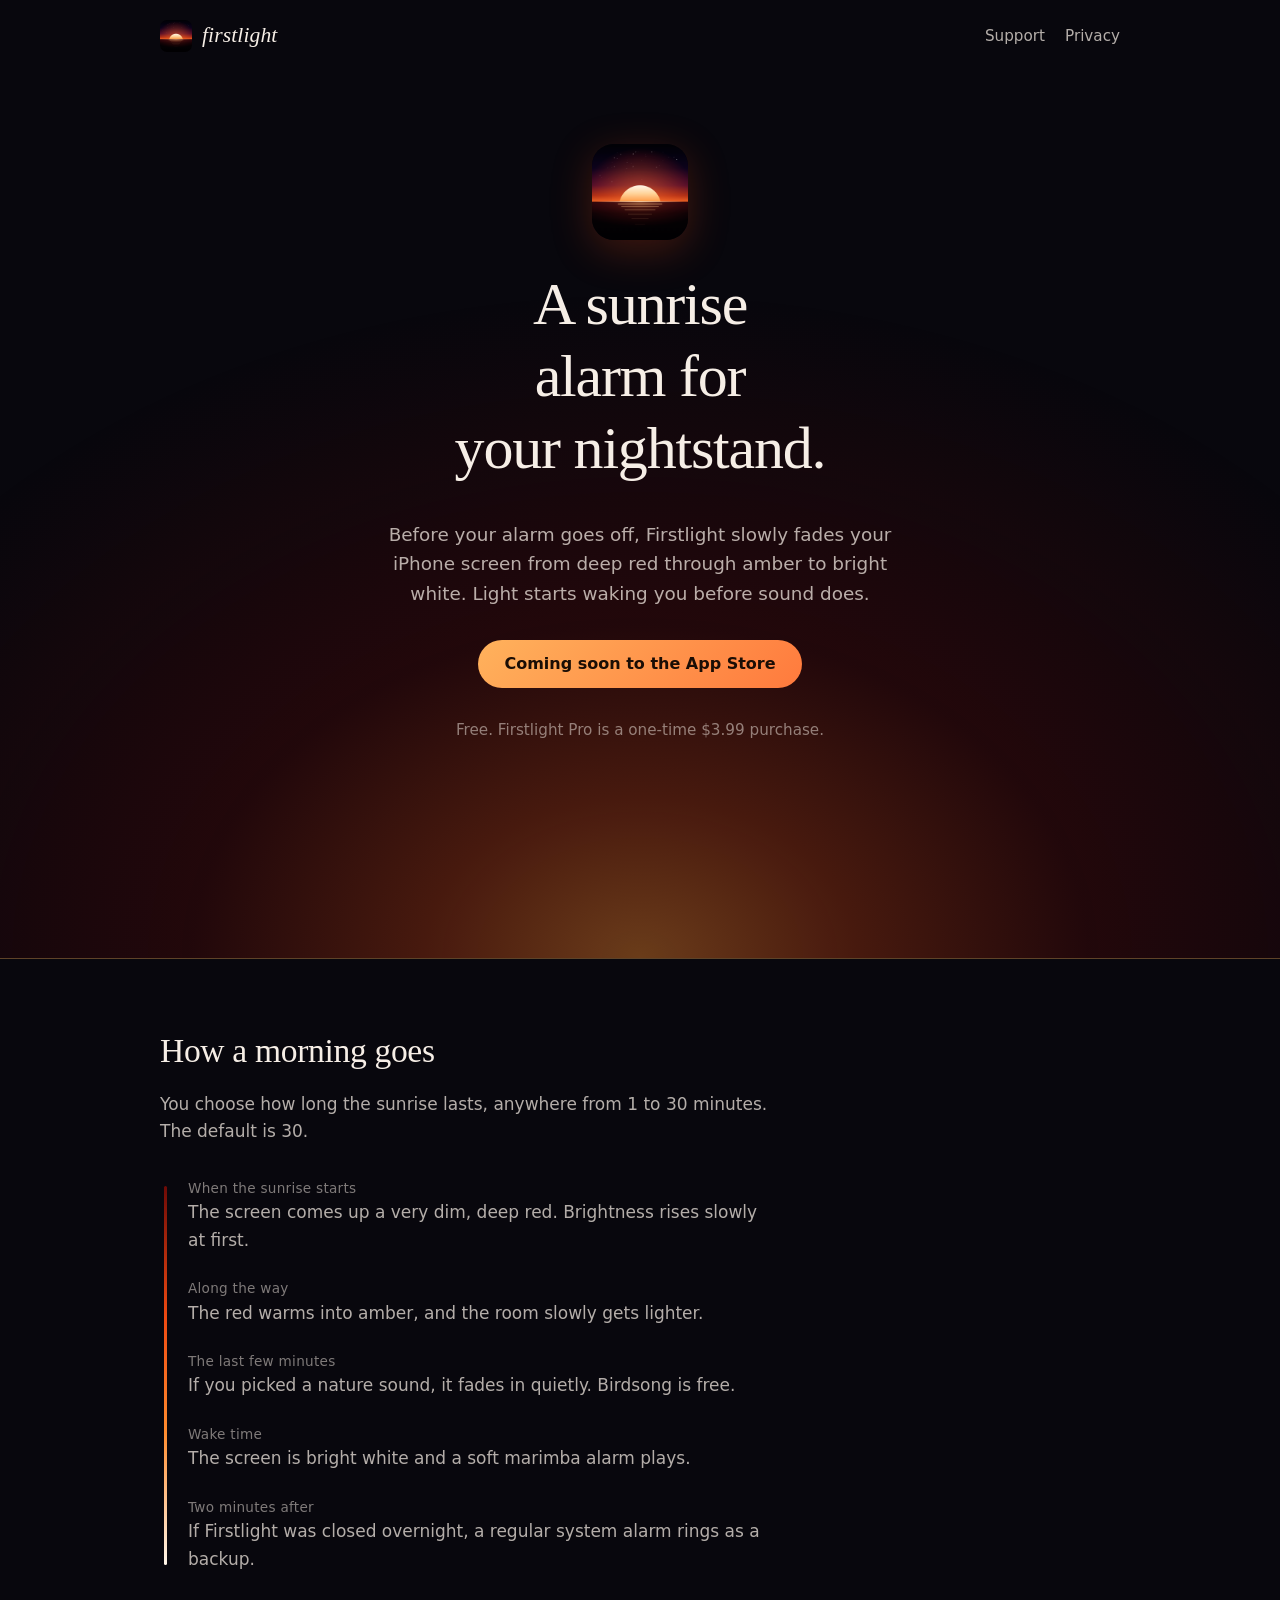
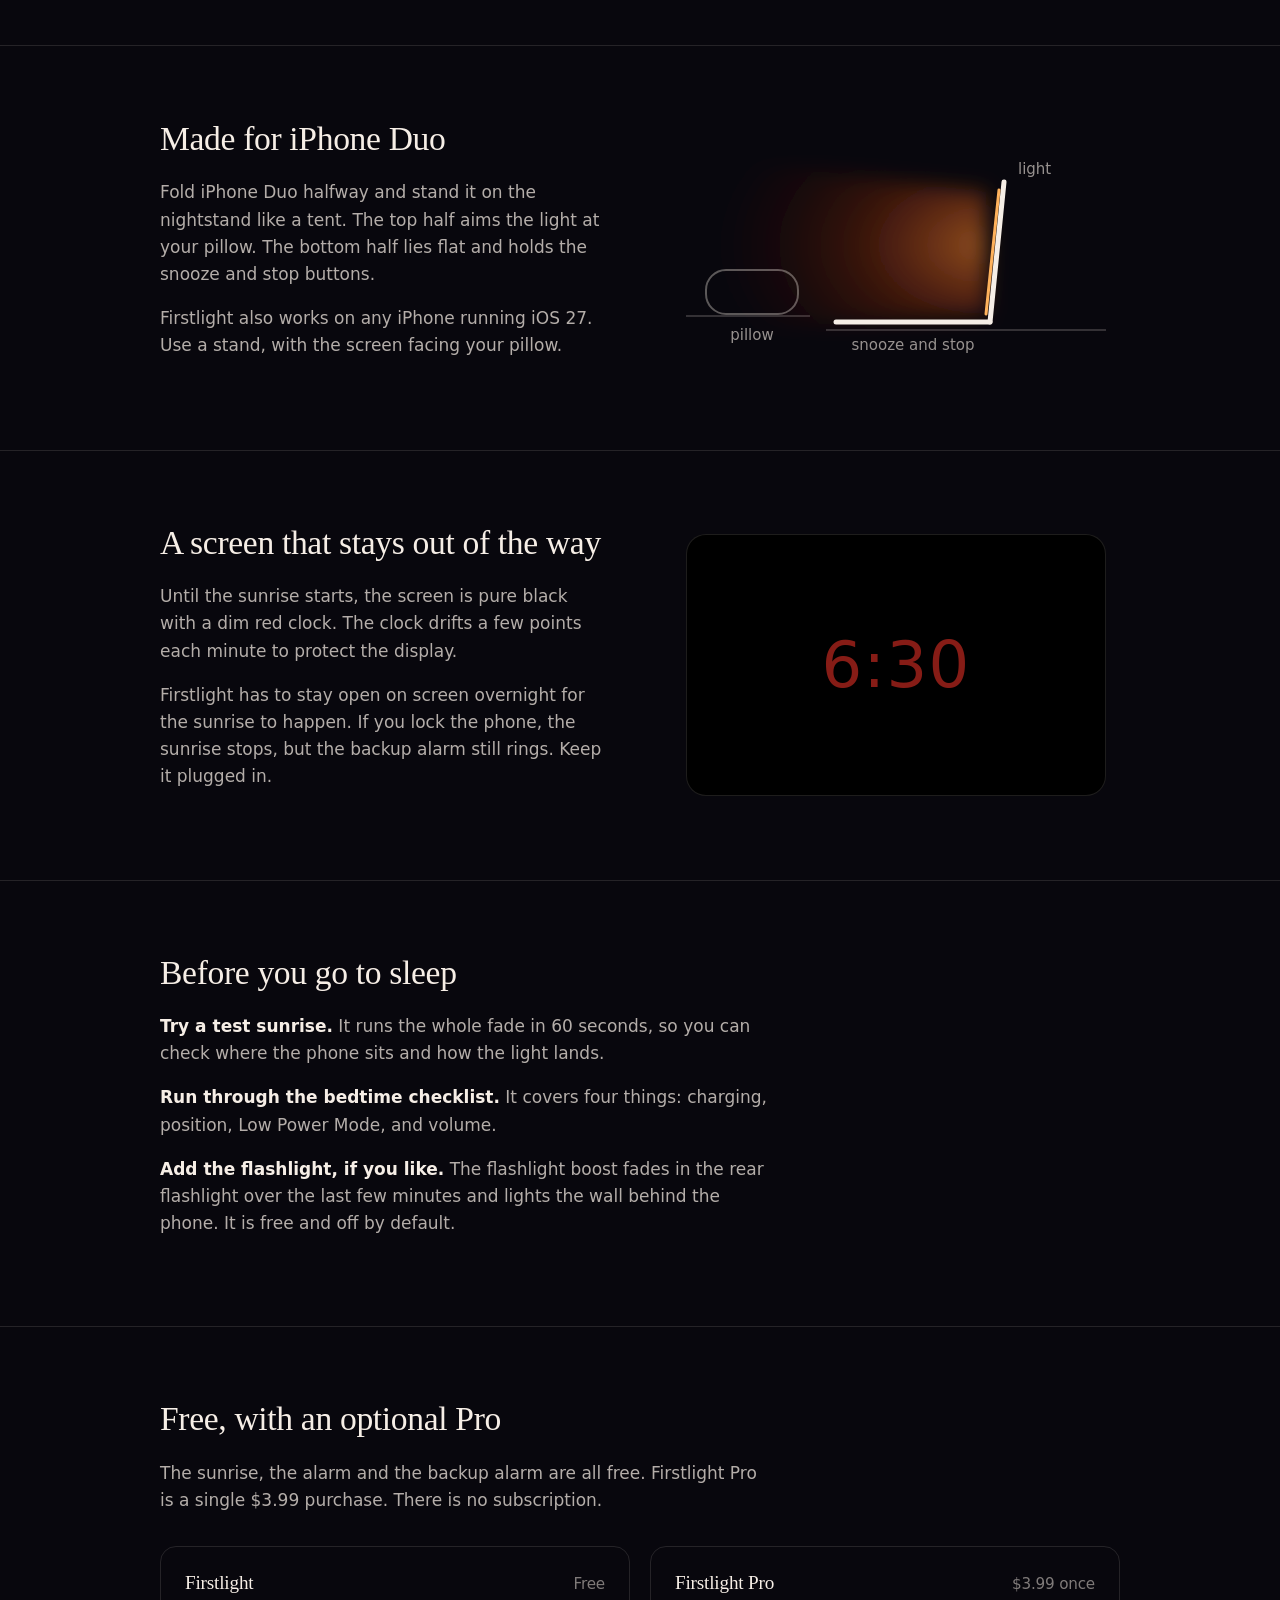
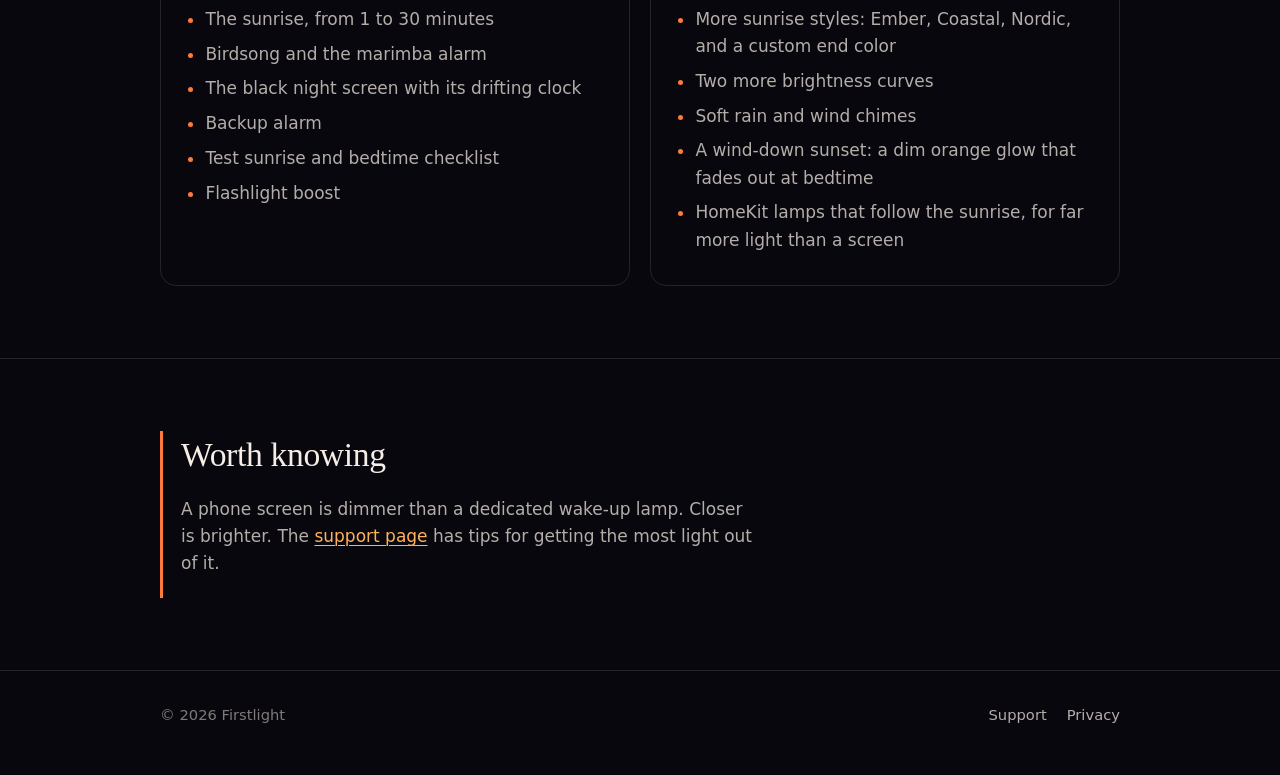
==== site/index.html @ be01e173 "Add the firstlight.app website Product page, privacy policy and support page, which App Store Connec" ====
<!doctype html>
<html lang="en">
<head>
  <meta charset="utf-8">
  <meta name="viewport" content="width=device-width, initial-scale=1">
  <title>Firstlight, a sunrise alarm for iPhone</title>
  <meta name="description" content="Firstlight is a sunrise alarm for iPhone. Your screen fades from deep red to bright white before your alarm, so light starts waking you before sound. Made for iPhone Duo.">
  <meta name="theme-color" content="#08070d">
  <link rel="icon" type="image/png" href="favicon.png">
  <link rel="apple-touch-icon" href="apple-touch-icon.png">
  <link rel="stylesheet" href="style.css">
</head>
<body>
  <a class="skip" href="#main">Skip to content</a>

  <header class="site-header">
    <div class="wrap">
      <a class="brand" href="index.html">
        <img src="icon.png" alt="" width="32" height="32">
        <span class="wordmark">firstlight</span>
      </a>
      <nav class="site-nav" aria-label="Main">
        <a href="support.html">Support</a>
        <a href="privacy.html">Privacy</a>
      </nav>
    </div>
  </header>

  <main id="main">
    <section class="hero">
      <div class="wrap">
        <img class="hero-icon" src="icon.png" alt="Firstlight app icon: a sun rising over a dark horizon" width="96" height="96">
        <h1>A sunrise alarm for your nightstand.</h1>
        <p class="lede">Before your alarm goes off, Firstlight slowly fades your iPhone screen from deep red through amber to bright white. Light starts waking you before sound does.</p>
        <p class="cta">Coming soon to the App Store</p>
        <p class="price-note">Free. Firstlight Pro is a one-time $3.99 purchase.</p>
      </div>
    </section>

    <section class="section" aria-labelledby="morning">
      <div class="wrap">
        <div class="prose">
          <h2 id="morning">How a morning goes</h2>
          <p>You choose how long the sunrise lasts, anywhere from 1 to 30 minutes. The default is 30.</p>
        </div>
        <ol class="timeline">
          <li>
            <span class="when">When the sunrise starts</span>
            The screen comes up a very dim, deep red. Brightness rises slowly at first.
          </li>
          <li>
            <span class="when">Along the way</span>
            The red warms into amber, and the room slowly gets lighter.
          </li>
          <li>
            <span class="when">The last few minutes</span>
            If you picked a nature sound, it fades in quietly. Birdsong is free.
          </li>
          <li>
            <span class="when">Wake time</span>
            The screen is bright white and a soft marimba alarm plays.
          </li>
          <li>
            <span class="when">Two minutes after</span>
            If Firstlight was closed overnight, a regular system alarm rings as a backup.
          </li>
        </ol>
      </div>
    </section>

    <section class="section" aria-labelledby="duo">
      <div class="wrap split">
        <div class="prose">
          <h2 id="duo">Made for iPhone Duo</h2>
          <p>Fold iPhone Duo halfway and stand it on the nightstand like a tent. The top half aims the light at your pillow. The bottom half lies flat and holds the snooze and stop buttons.</p>
          <p>Firstlight also works on any iPhone running iOS 27. Use a stand, with the screen facing your pillow.</p>
        </div>
        <svg class="fold" viewBox="0 0 420 260" role="img" aria-labelledby="fold-title">
          <title id="fold-title">Side view of iPhone Duo folded on a nightstand. The upright half shines light toward a pillow. The flat half holds the snooze and stop buttons.</title>
          <defs>
            <radialGradient id="beam" cx="1" cy="0.5" r="1">
              <stop offset="0" stop-color="#ff8c2e" stop-opacity="0.55"/>
              <stop offset="0.45" stop-color="#ee4a12" stop-opacity="0.22"/>
              <stop offset="1" stop-color="#6e0a06" stop-opacity="0"/>
            </radialGradient>
            <filter id="soft" x="-20%" y="-20%" width="140%" height="140%">
              <feGaussianBlur stdDeviation="10"/>
            </filter>
          </defs>
          <path d="M300 74 L300 196 L30 214 L30 40 Z" fill="url(#beam)" filter="url(#soft)"/>
          <rect x="20" y="152" width="92" height="44" rx="20" fill="none" stroke="#f6eee6" stroke-opacity="0.35" stroke-width="2"/>
          <line x1="0" y1="198" x2="124" y2="198" stroke="#f6eee6" stroke-opacity="0.18" stroke-width="2"/>
          <line x1="140" y1="212" x2="420" y2="212" stroke="#f6eee6" stroke-opacity="0.18" stroke-width="2"/>
          <line x1="150" y1="204" x2="304" y2="204" stroke="#f6eee6" stroke-width="5" stroke-linecap="round"/>
          <line x1="304" y1="204" x2="318" y2="64" stroke="#f6eee6" stroke-width="5" stroke-linecap="round"/>
          <line x1="300" y1="196" x2="313" y2="72" stroke="#ffb25c" stroke-width="3" stroke-linecap="round"/>
          <text x="66" y="222" fill="#f6eee6" fill-opacity="0.6" font-size="15" text-anchor="middle" font-family="ui-rounded, -apple-system, system-ui, sans-serif">pillow</text>
          <text x="227" y="232" fill="#f6eee6" fill-opacity="0.6" font-size="15" text-anchor="middle" font-family="ui-rounded, -apple-system, system-ui, sans-serif">snooze and stop</text>
          <text x="332" y="56" fill="#f6eee6" fill-opacity="0.6" font-size="15" font-family="ui-rounded, -apple-system, system-ui, sans-serif">light</text>
        </svg>
      </div>
    </section>

    <section class="section" aria-labelledby="night">
      <div class="wrap split">
        <div class="prose">
          <h2 id="night">A screen that stays out of the way</h2>
          <p>Until the sunrise starts, the screen is pure black with a dim red clock. The clock drifts a few points each minute to protect the display.</p>
          <p>Firstlight has to stay open on screen overnight for the sunrise to happen. If you lock the phone, the sunrise stops, but the backup alarm still rings. Keep it plugged in.</p>
        </div>
        <div class="night-screen" aria-hidden="true"><span>6:30</span></div>
      </div>
    </section>

    <section class="section" aria-labelledby="bedtime">
      <div class="wrap">
        <div class="prose">
          <h2 id="bedtime">Before you go to sleep</h2>
          <p><strong>Try a test sunrise.</strong> It runs the whole fade in 60 seconds, so you can check where the phone sits and how the light lands.</p>
          <p><strong>Run through the bedtime checklist.</strong> It covers four things: charging, position, Low Power Mode, and volume.</p>
          <p><strong>Add the flashlight, if you like.</strong> The flashlight boost fades in the rear flashlight over the last few minutes and lights the wall behind the phone. It is free and off by default.</p>
        </div>
      </div>
    </section>

    <section class="section" aria-labelledby="pricing">
      <div class="wrap">
        <div class="prose">
          <h2 id="pricing">Free, with an optional Pro</h2>
          <p>The sunrise, the alarm and the backup alarm are all free. Firstlight Pro is a single $3.99 purchase. There is no subscription.</p>
        </div>
        <div class="tiers">
          <div class="tier">
            <h3>Firstlight <span class="cost">Free</span></h3>
            <ul class="plain-list">
              <li>The sunrise, from 1 to 30 minutes</li>
              <li>Birdsong and the marimba alarm</li>
              <li>The black night screen with its drifting clock</li>
              <li>Backup alarm</li>
              <li>Test sunrise and bedtime checklist</li>
              <li>Flashlight boost</li>
            </ul>
          </div>
          <div class="tier">
            <h3>Firstlight Pro <span class="cost">$3.99 once</span></h3>
            <ul class="plain-list">
              <li>More sunrise styles: Ember, Coastal, Nordic, and a custom end color</li>
              <li>Two more brightness curves</li>
              <li>Soft rain and wind chimes</li>
              <li>A wind-down sunset: a dim orange glow that fades out at bedtime</li>
              <li>HomeKit lamps that follow the sunrise, for far more light than a screen</li>
            </ul>
          </div>
        </div>
      </div>
    </section>

    <section class="section" aria-labelledby="honest">
      <div class="wrap">
        <div class="note">
          <h2 id="honest">Worth knowing</h2>
          <p>A phone screen is dimmer than a dedicated wake-up lamp. Closer is brighter. The <a href="support.html">support page</a> has tips for getting the most light out of it.</p>
        </div>
      </div>
    </section>
  </main>

  <footer class="site-footer">
    <div class="wrap">
      <p>&copy; 2026 Firstlight</p>
      <nav aria-label="Footer">
        <a href="support.html">Support</a>
        <a href="privacy.html">Privacy</a>
      </nav>
    </div>
  </footer>
</body>
</html>
---- site/style.css ----
/* Firstlight site. One stylesheet, system fonts, no external requests. */

:root {
  --night: #08070d;
  --night-raised: #110f18;
  --line: rgba(246, 238, 230, 0.12);
  --text: #f6eee6;
  --text-soft: rgba(246, 238, 230, 0.72);
  --text-faint: rgba(246, 238, 230, 0.5);
  --amber: #ffb25c;
  --ember: #ff7a3d;
  --sun-deep: #6e0a06;
  --sun-ember: #ee4a12;
  --sun-amber: #ff8c2e;
  --clock-red: #b3261e;

  --serif: ui-serif, "New York", Georgia, serif;
  --sans: ui-rounded, -apple-system, system-ui, sans-serif;

  --measure: 38rem;
  --wide: 60rem;
  --gutter: 16px;

  color-scheme: dark;
}

*,
*::before,
*::after {
  box-sizing: border-box;
}

html {
  -webkit-text-size-adjust: 100%;
  text-size-adjust: 100%;
}

body {
  margin: 0;
  background: var(--night);
  color: var(--text);
  font-family: var(--sans);
  font-size: 1.0625rem;
  line-height: 1.6;
  -webkit-font-smoothing: antialiased;
  overflow-x: hidden;
}

img,
svg {
  display: block;
  max-width: 100%;
}

a {
  color: var(--amber);
  text-decoration-thickness: 1px;
  text-underline-offset: 0.18em;
}

a:hover {
  color: var(--text);
}

a:focus-visible,
summary:focus-visible {
  outline: 2px solid var(--amber);
  outline-offset: 3px;
  border-radius: 4px;
}

h1,
h2,
h3 {
  font-family: var(--serif);
  font-weight: 500;
  line-height: 1.2;
  letter-spacing: -0.01em;
  margin: 0 0 0.6em;
  text-wrap: balance;
}

h1 {
  font-size: clamp(2.25rem, 7vw, 3.75rem);
  letter-spacing: -0.02em;
}

h2 {
  font-size: clamp(1.6rem, 4.2vw, 2.1rem);
}

h3 {
  font-size: 1.2rem;
}

p,
ul,
ol {
  margin: 0 0 1em;
}

p {
  text-wrap: pretty;
}

.skip {
  position: absolute;
  left: -999px;
  top: 0;
}

.skip:focus {
  left: var(--gutter);
  top: 12px;
  z-index: 10;
  background: var(--night-raised);
  padding: 8px 12px;
  border-radius: 8px;
}

/* Layout */

.wrap {
  width: 100%;
  max-width: calc(var(--wide) + 2 * var(--gutter));
  margin: 0 auto;
  padding: 0 var(--gutter);
}

.prose {
  max-width: var(--measure);
}

/* Header */

.site-header {
  position: relative;
  z-index: 2;
}

.site-header .wrap {
  display: flex;
  align-items: center;
  justify-content: space-between;
  gap: 16px;
  padding-top: 20px;
  padding-bottom: 20px;
}

.brand {
  display: inline-flex;
  align-items: center;
  gap: 10px;
  color: var(--text);
  text-decoration: none;
}

.brand img {
  width: 32px;
  height: 32px;
  border-radius: 22.5%;
}

.wordmark {
  font-family: var(--serif);
  font-style: italic;
  font-size: 1.35rem;
  letter-spacing: 0.005em;
  line-height: 1;
}

.site-nav {
  display: flex;
  gap: 20px;
  font-size: 0.95rem;
}

.site-nav a {
  color: var(--text-soft);
  text-decoration: none;
}

.site-nav a:hover,
.site-nav a[aria-current="page"] {
  color: var(--text);
}

/* Hero */

.hero {
  position: relative;
  overflow: hidden;
  padding: 8vh 0 24vh;
  text-align: center;
}

.hero::before {
  content: "";
  position: absolute;
  left: 50%;
  bottom: 0;
  width: max(140%, 760px);
  height: 75%;
  transform: translateX(-50%);
  background: radial-gradient(
    ellipse 50% 100% at 50% 100%,
    rgba(255, 140, 46, 0.4) 0%,
    rgba(238, 74, 18, 0.28) 24%,
    rgba(110, 10, 6, 0.26) 50%,
    rgba(110, 10, 6, 0) 100%
  );
  pointer-events: none;
  z-index: 0;
  animation: rise 6s ease-out both;
}

.hero > .wrap {
  position: relative;
  z-index: 1;
}

.hero h1 {
  max-width: 14ch;
  margin-left: auto;
  margin-right: auto;
}

.hero .lede {
  max-width: 34rem;
  margin: 0 auto 2rem;
  font-size: 1.15rem;
  color: var(--text-soft);
}

.hero-icon {
  width: 96px;
  height: 96px;
  margin: 0 auto 28px;
  border-radius: 22.5%;
  box-shadow: 0 10px 40px rgba(238, 74, 18, 0.25);
}

.cta {
  display: inline-block;
  padding: 14px 26px;
  border-radius: 999px;
  background: linear-gradient(135deg, var(--amber), var(--ember));
  color: #1a0d05;
  font-weight: 600;
  font-size: 1rem;
  line-height: 1.2;
}

.price-note {
  margin: 14px 0 0;
  font-size: 0.95rem;
  color: var(--text-faint);
}

@keyframes rise {
  from {
    opacity: 0;
    transform: translate(-50%, 8%);
  }
  to {
    opacity: 1;
    transform: translate(-50%, 0);
  }
}

/* Sections */

.section {
  padding: 72px 0;
  border-top: 1px solid var(--line);
}

.hero + .section {
  border-top-color: rgba(255, 178, 92, 0.35);
}

.section p,
.section li {
  color: var(--text-soft);
}

.section strong {
  color: var(--text);
  font-weight: 600;
}

.split {
  display: grid;
  gap: 40px;
  align-items: center;
}

@media (min-width: 760px) {
  .split {
    grid-template-columns: 1fr 1fr;
    gap: 64px;
  }
}

/* Timeline of a morning */

.timeline {
  list-style: none;
  padding: 0 0 0 28px;
  margin: 2rem 0 0;
  position: relative;
  max-width: var(--measure);
}

.timeline::before {
  content: "";
  position: absolute;
  left: 4px;
  top: 8px;
  bottom: 8px;
  width: 3px;
  border-radius: 3px;
  background: linear-gradient(
    to bottom,
    var(--sun-deep),
    var(--sun-ember) 35%,
    var(--sun-amber) 65%,
    #fff6ea
  );
}

.timeline li {
  position: relative;
  margin: 0 0 1.5rem;
}

.timeline li:last-child {
  margin-bottom: 0;
}

.timeline .when {
  display: block;
  font-size: 0.85rem;
  letter-spacing: 0.02em;
  color: var(--text-faint);
  font-variant-numeric: tabular-nums;
}

/* Fold drawing */

.fold {
  width: 100%;
  max-width: 420px;
  margin: 0 auto;
  height: auto;
}

/* Night screen sample */

.night-screen {
  background: #000;
  border: 1px solid var(--line);
  border-radius: 20px;
  aspect-ratio: 16 / 10;
  display: grid;
  place-items: center;
  max-width: 420px;
  margin: 0 auto;
  width: 100%;
}

.night-screen span {
  font-family: var(--sans);
  font-size: clamp(2.5rem, 10vw, 4rem);
  font-weight: 300;
  color: var(--clock-red);
  opacity: 0.75;
  font-variant-numeric: tabular-nums;
  letter-spacing: 0.02em;
  animation: drift 24s ease-in-out infinite alternate;
}

@keyframes drift {
  0% { transform: translate(0, 0); }
  33% { transform: translate(4px, -3px); }
  66% { transform: translate(-3px, 2px); }
  100% { transform: translate(2px, 4px); }
}

/* Lists */

.plain-list {
  padding-left: 1.2em;
}

.plain-list li {
  margin-bottom: 0.45em;
}

.plain-list li::marker {
  color: var(--ember);
}

/* Pricing */

.tiers {
  display: grid;
  gap: 20px;
  margin-top: 2rem;
}

@media (min-width: 760px) {
  .tiers {
    grid-template-columns: 1fr 1fr;
  }
}

.tier {
  border: 1px solid var(--line);
  border-radius: 16px;
  padding: 24px;
}

.tier h3 {
  display: flex;
  justify-content: space-between;
  align-items: baseline;
  gap: 12px;
}

.tier .cost {
  font-family: var(--sans);
  font-size: 0.95rem;
  color: var(--text-faint);
  font-weight: 400;
}

.tier ul {
  margin-bottom: 0;
}

.aside-note {
  font-size: 0.95rem;
  color: var(--text-faint);
  margin-top: 1.25rem;
}

/* Callout */

.note {
  border-left: 3px solid var(--ember);
  padding: 4px 0 4px 18px;
  max-width: var(--measure);
}

/* Document pages (privacy, support) */

.doc {
  padding: 40px 0 80px;
}

.doc h1 {
  font-size: clamp(2rem, 6vw, 2.75rem);
}

.doc h2 {
  font-size: 1.45rem;
  margin-top: 2.4em;
}

.doc p,
.doc li {
  color: var(--text-soft);
}

.doc strong {
  color: var(--text);
  font-weight: 600;
}

.meta {
  color: var(--text-faint);
  font-size: 0.95rem;
}

/* FAQ */

.faq {
  border-top: 1px solid var(--line);
  margin-top: 1rem;
}

.faq details {
  border-bottom: 1px solid var(--line);
}

.faq summary {
  cursor: pointer;
  list-style: none;
  padding: 18px 32px 18px 0;
  position: relative;
  font-family: var(--serif);
  font-size: 1.15rem;
  color: var(--text);
}

.faq summary::-webkit-details-marker {
  display: none;
}

.faq summary::after {
  content: "+";
  position: absolute;
  right: 4px;
  top: 50%;
  transform: translateY(-50%);
  font-family: var(--sans);
  color: var(--amber);
  font-size: 1.3rem;
  line-height: 1;
}

.faq details[open] summary::after {
  content: "\2212";
}

.faq details > div {
  padding: 0 0 12px;
}

/* Footer */

.site-footer {
  border-top: 1px solid var(--line);
  padding: 32px 0 48px;
  font-size: 0.92rem;
  color: var(--text-faint);
}

.site-footer .wrap {
  display: flex;
  flex-wrap: wrap;
  justify-content: space-between;
  gap: 12px 24px;
}

.site-footer nav {
  display: flex;
  gap: 20px;
}

.site-footer a {
  color: var(--text-soft);
  text-decoration: none;
}

.site-footer a:hover {
  color: var(--text);
}

.site-footer p {
  margin: 0;
}

/* Motion */

@media (prefers-reduced-motion: reduce) {
  *,
  *::before,
  *::after {
    animation: none !important;
    transition: none !important;
  }
}
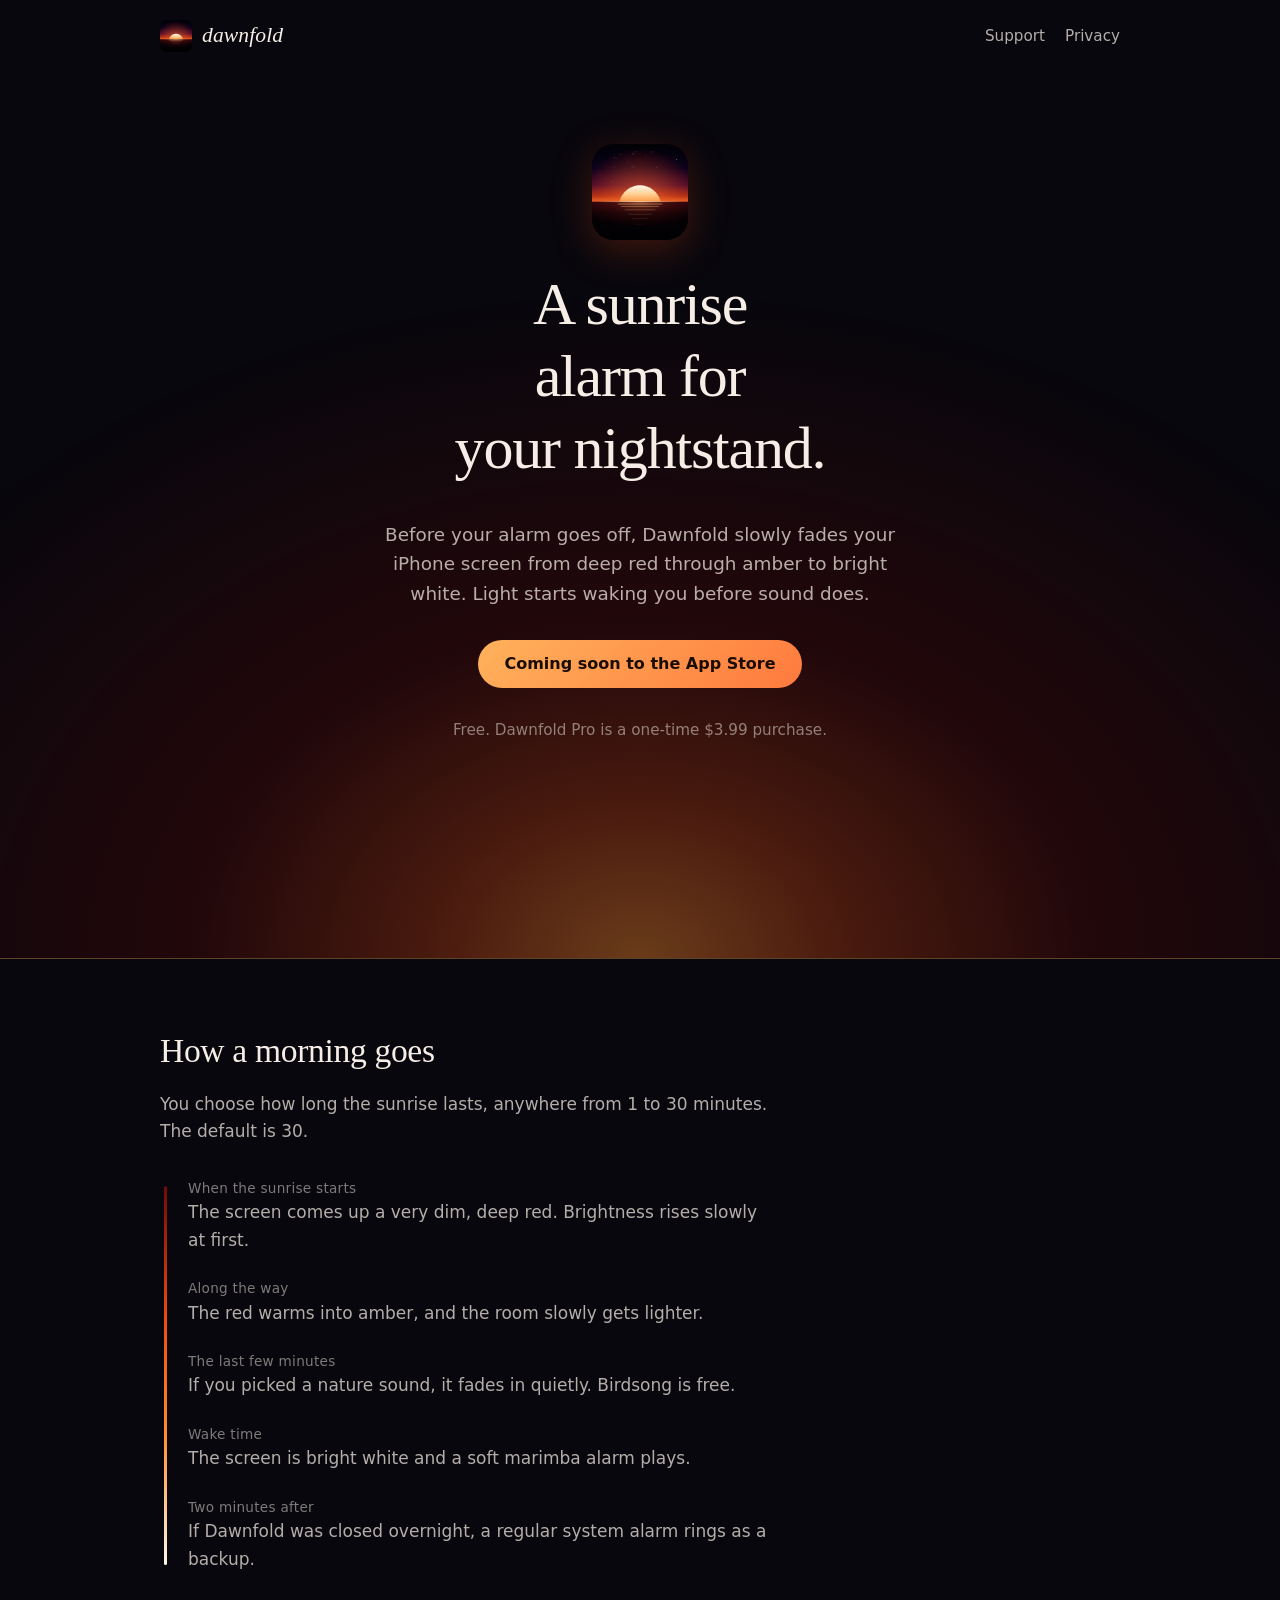
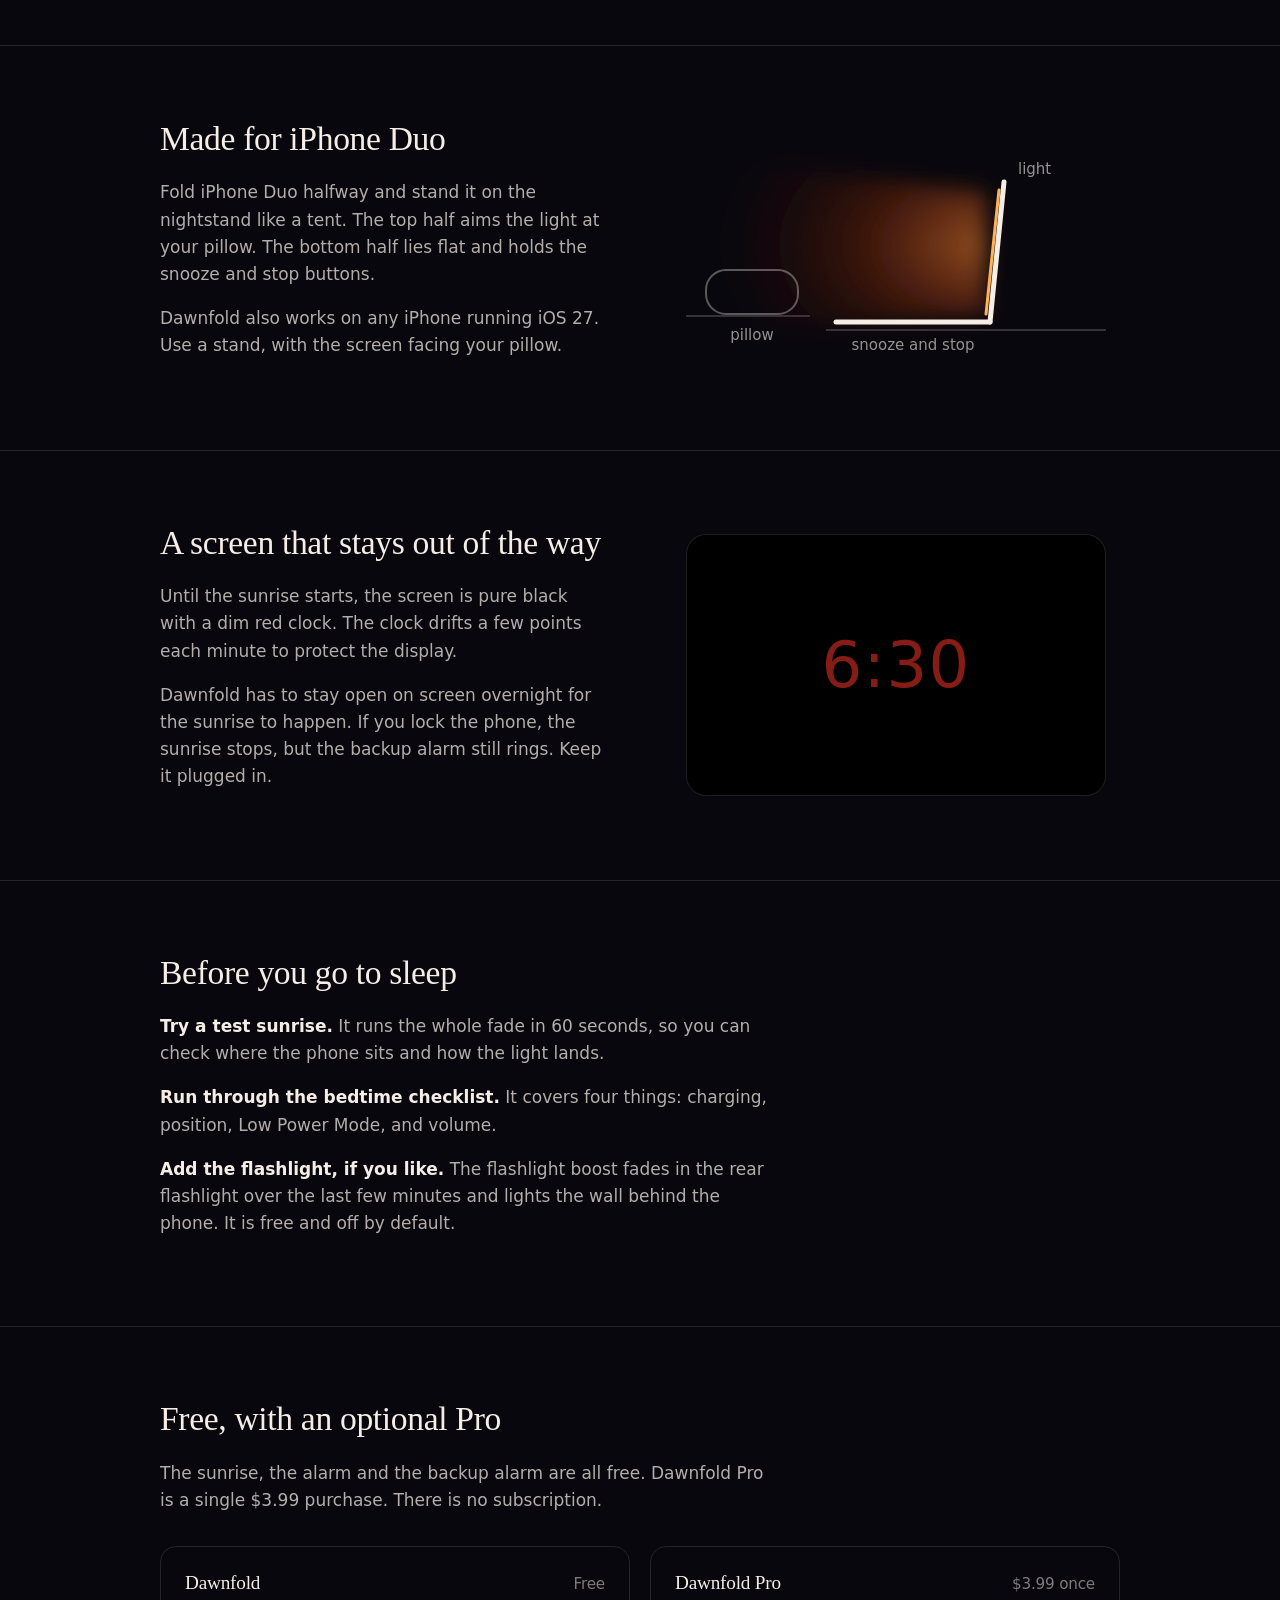
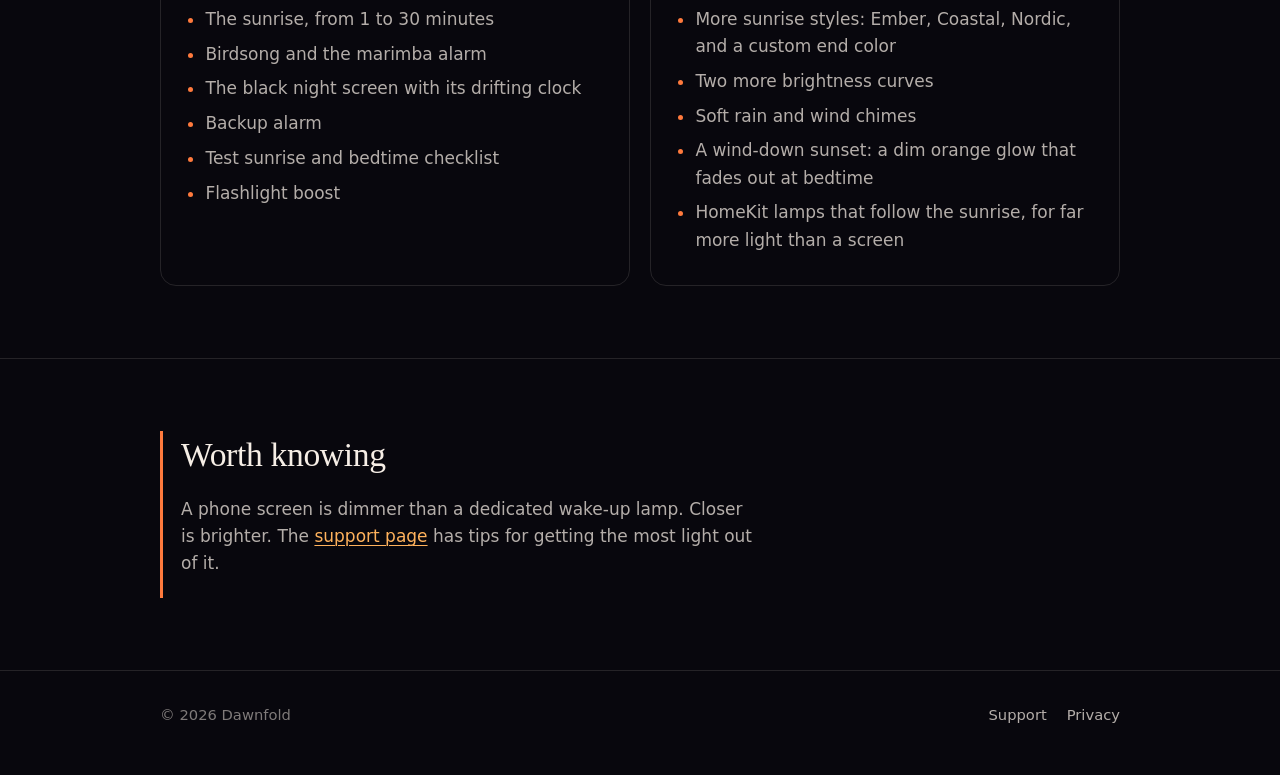
==== commit 516e2c88: "Rename the app to Dawnfold Another developer already ships an app named Firstlight and owns app.firs" ====
--- a/site/index.html
+++ b/site/index.html
@@ -3,8 +3,8 @@
 <head>
   <meta charset="utf-8">
   <meta name="viewport" content="width=device-width, initial-scale=1">
-  <title>Firstlight, a sunrise alarm for iPhone</title>
-  <meta name="description" content="Firstlight is a sunrise alarm for iPhone. Your screen fades from deep red to bright white before your alarm, so light starts waking you before sound. Made for iPhone Duo.">
+  <title>Dawnfold, a sunrise alarm for iPhone</title>
+  <meta name="description" content="Dawnfold is a sunrise alarm for iPhone. Your screen fades from deep red to bright white before your alarm, so light starts waking you before sound. Made for iPhone Duo.">
   <meta name="theme-color" content="#08070d">
   <link rel="icon" type="image/png" href="favicon.png">
   <link rel="apple-touch-icon" href="apple-touch-icon.png">
@@ -17,7 +17,7 @@
     <div class="wrap">
       <a class="brand" href="index.html">
         <img src="icon.png" alt="" width="32" height="32">
-        <span class="wordmark">firstlight</span>
+        <span class="wordmark">dawnfold</span>
       </a>
       <nav class="site-nav" aria-label="Main">
         <a href="support.html">Support</a>
@@ -29,11 +29,11 @@
   <main id="main">
     <section class="hero">
       <div class="wrap">
-        <img class="hero-icon" src="icon.png" alt="Firstlight app icon: a sun rising over a dark horizon" width="96" height="96">
+        <img class="hero-icon" src="icon.png" alt="Dawnfold app icon: a sun rising over a dark horizon" width="96" height="96">
         <h1>A sunrise alarm for your nightstand.</h1>
-        <p class="lede">Before your alarm goes off, Firstlight slowly fades your iPhone screen from deep red through amber to bright white. Light starts waking you before sound does.</p>
+        <p class="lede">Before your alarm goes off, Dawnfold slowly fades your iPhone screen from deep red through amber to bright white. Light starts waking you before sound does.</p>
         <p class="cta">Coming soon to the App Store</p>
-        <p class="price-note">Free. Firstlight Pro is a one-time $3.99 purchase.</p>
+        <p class="price-note">Free. Dawnfold Pro is a one-time $3.99 purchase.</p>
       </div>
     </section>
 
@@ -62,7 +62,7 @@
           </li>
           <li>
             <span class="when">Two minutes after</span>
-            If Firstlight was closed overnight, a regular system alarm rings as a backup.
+            If Dawnfold was closed overnight, a regular system alarm rings as a backup.
           </li>
         </ol>
       </div>
@@ -73,7 +73,7 @@
         <div class="prose">
           <h2 id="duo">Made for iPhone Duo</h2>
           <p>Fold iPhone Duo halfway and stand it on the nightstand like a tent. The top half aims the light at your pillow. The bottom half lies flat and holds the snooze and stop buttons.</p>
-          <p>Firstlight also works on any iPhone running iOS 27. Use a stand, with the screen facing your pillow.</p>
+          <p>Dawnfold also works on any iPhone running iOS 27. Use a stand, with the screen facing your pillow.</p>
         </div>
         <svg class="fold" viewBox="0 0 420 260" role="img" aria-labelledby="fold-title">
           <title id="fold-title">Side view of iPhone Duo folded on a nightstand. The upright half shines light toward a pillow. The flat half holds the snooze and stop buttons.</title>
@@ -106,7 +106,7 @@
         <div class="prose">
           <h2 id="night">A screen that stays out of the way</h2>
           <p>Until the sunrise starts, the screen is pure black with a dim red clock. The clock drifts a few points each minute to protect the display.</p>
-          <p>Firstlight has to stay open on screen overnight for the sunrise to happen. If you lock the phone, the sunrise stops, but the backup alarm still rings. Keep it plugged in.</p>
+          <p>Dawnfold has to stay open on screen overnight for the sunrise to happen. If you lock the phone, the sunrise stops, but the backup alarm still rings. Keep it plugged in.</p>
         </div>
         <div class="night-screen" aria-hidden="true"><span>6:30</span></div>
       </div>
@@ -127,11 +127,11 @@
       <div class="wrap">
         <div class="prose">
           <h2 id="pricing">Free, with an optional Pro</h2>
-          <p>The sunrise, the alarm and the backup alarm are all free. Firstlight Pro is a single $3.99 purchase. There is no subscription.</p>
+          <p>The sunrise, the alarm and the backup alarm are all free. Dawnfold Pro is a single $3.99 purchase. There is no subscription.</p>
         </div>
         <div class="tiers">
           <div class="tier">
-            <h3>Firstlight <span class="cost">Free</span></h3>
+            <h3>Dawnfold <span class="cost">Free</span></h3>
             <ul class="plain-list">
               <li>The sunrise, from 1 to 30 minutes</li>
               <li>Birdsong and the marimba alarm</li>
@@ -142,7 +142,7 @@
             </ul>
           </div>
           <div class="tier">
-            <h3>Firstlight Pro <span class="cost">$3.99 once</span></h3>
+            <h3>Dawnfold Pro <span class="cost">$3.99 once</span></h3>
             <ul class="plain-list">
               <li>More sunrise styles: Ember, Coastal, Nordic, and a custom end color</li>
               <li>Two more brightness curves</li>
@@ -167,7 +167,7 @@
 
   <footer class="site-footer">
     <div class="wrap">
-      <p>&copy; 2026 Firstlight</p>
+      <p>&copy; 2026 Dawnfold</p>
       <nav aria-label="Footer">
         <a href="support.html">Support</a>
         <a href="privacy.html">Privacy</a>
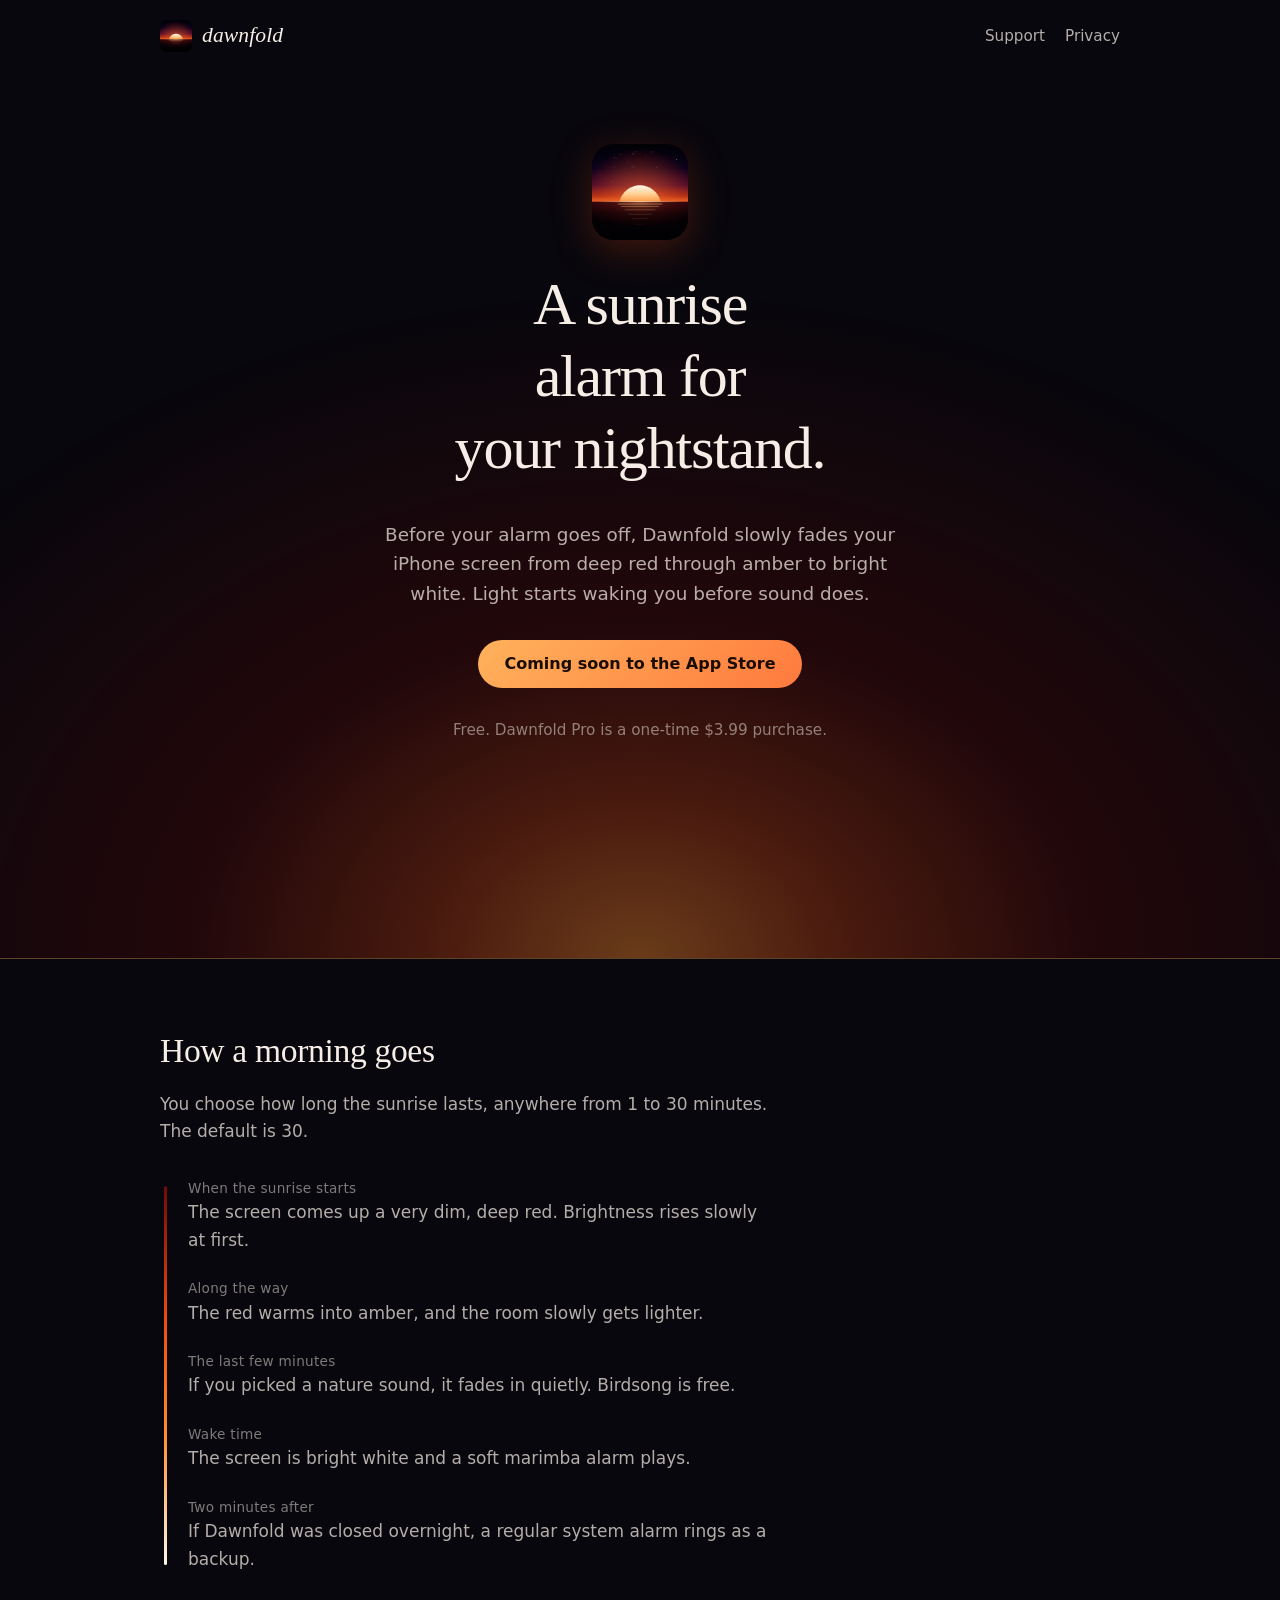
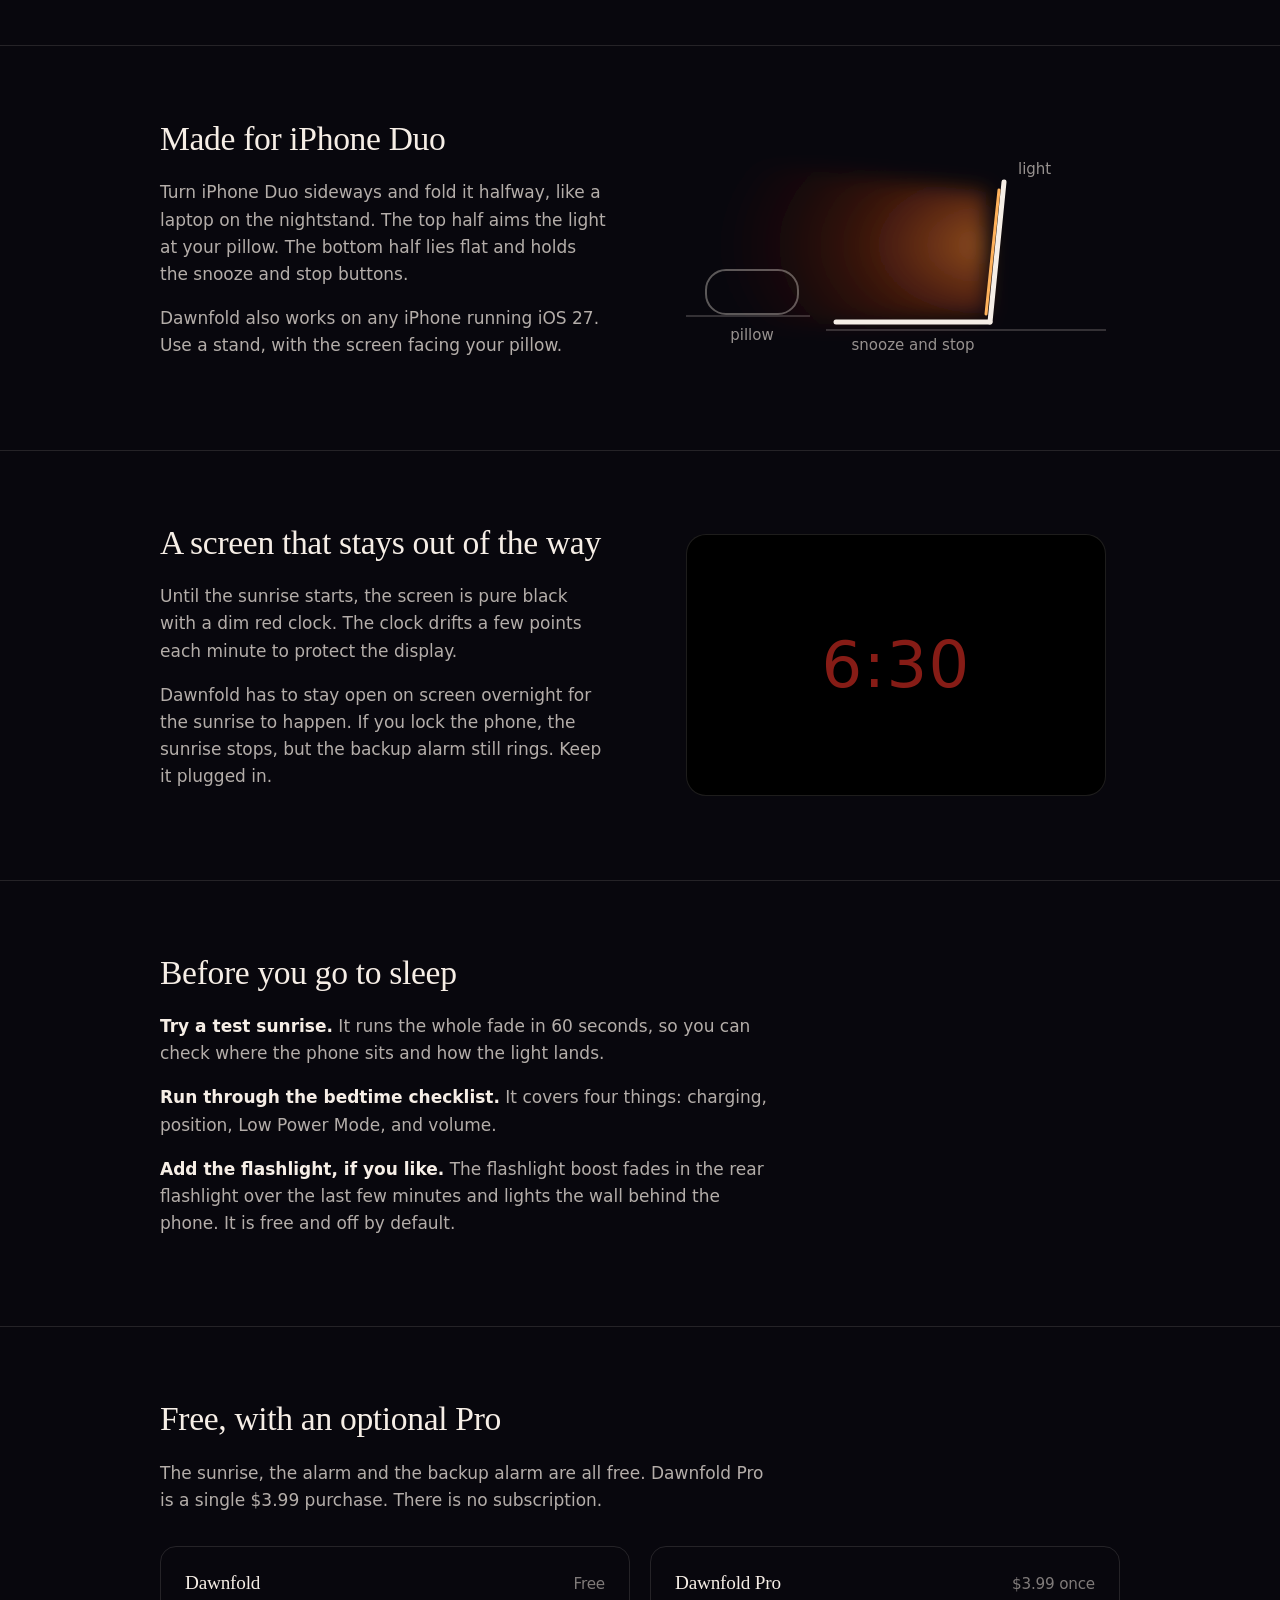
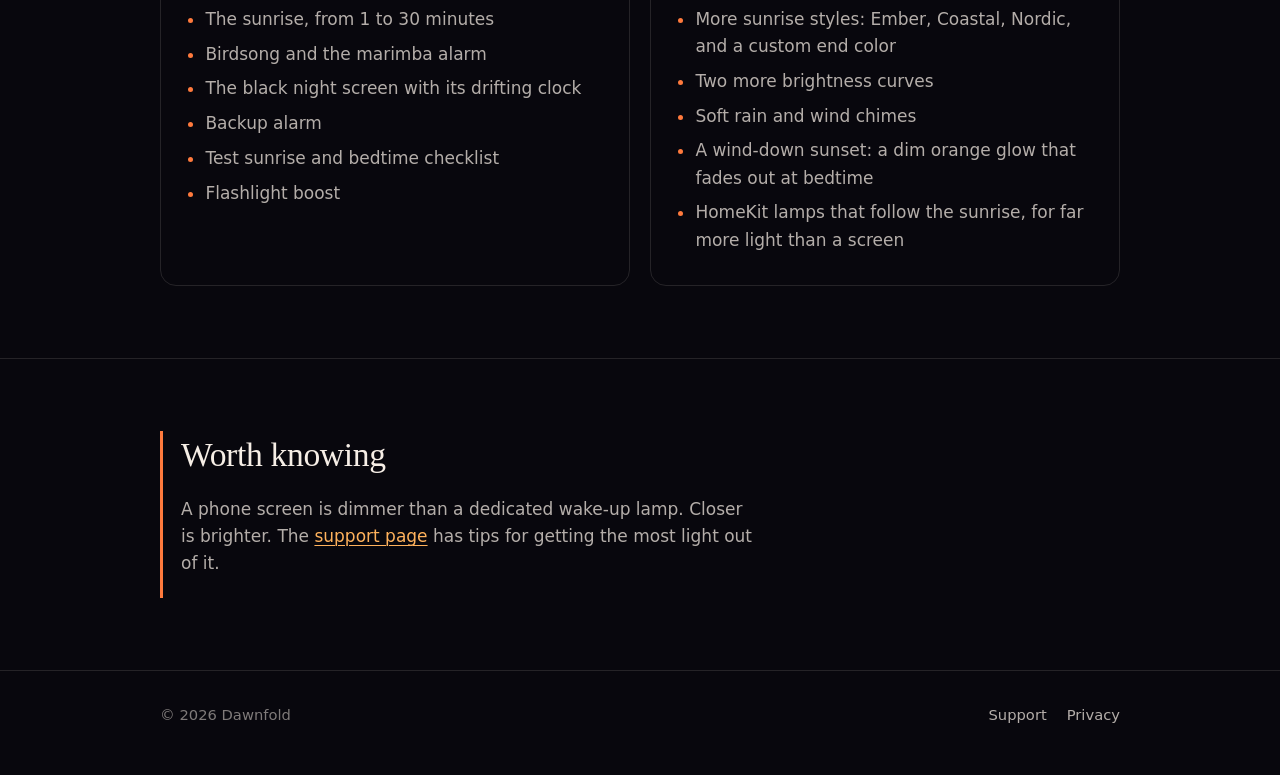
==== commit 8c276d27: "Describe the Duo setup as a sideways laptop, and fit onboarding to landscape The Duo sits sideways, " ====
--- a/site/index.html
+++ b/site/index.html
@@ -72,7 +72,7 @@
       <div class="wrap split">
         <div class="prose">
           <h2 id="duo">Made for iPhone Duo</h2>
-          <p>Fold iPhone Duo halfway and stand it on the nightstand like a tent. The top half aims the light at your pillow. The bottom half lies flat and holds the snooze and stop buttons.</p>
+          <p>Turn iPhone Duo sideways and fold it halfway, like a laptop on the nightstand. The top half aims the light at your pillow. The bottom half lies flat and holds the snooze and stop buttons.</p>
           <p>Dawnfold also works on any iPhone running iOS 27. Use a stand, with the screen facing your pillow.</p>
         </div>
         <svg class="fold" viewBox="0 0 420 260" role="img" aria-labelledby="fold-title">
